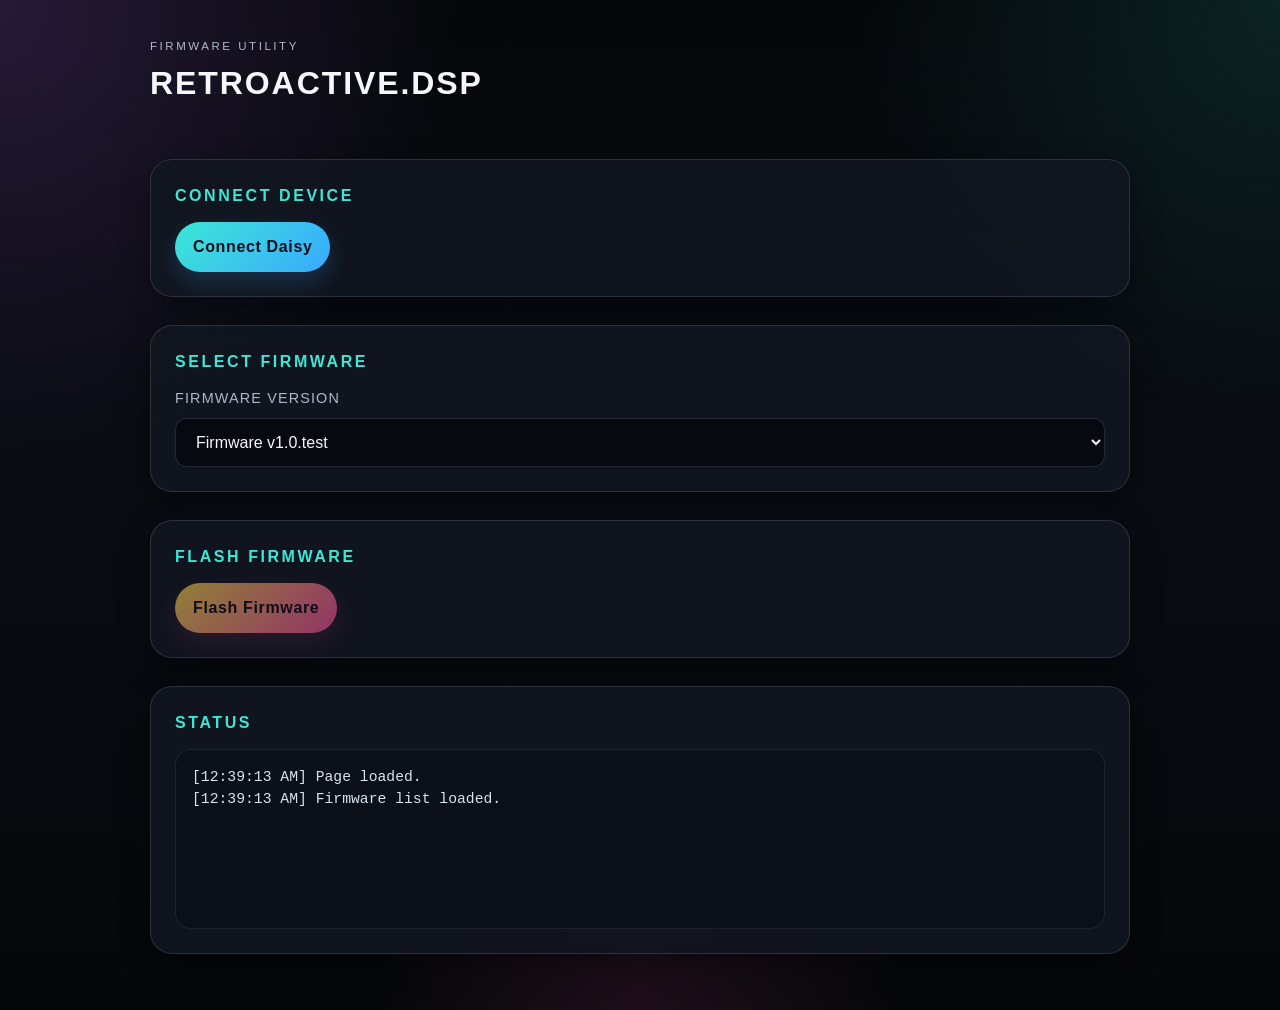
==== index.html @ 71126c99 "Reorganize RetroactiveDSP web assets and firmware files" ====
<!DOCTYPE html>
<link rel="icon" href="./img/Retroactive_R_Logo.png"></link>
<html lang="en">
<head>
    <meta charset="UTF-8">
    <title>Retroactive DSP Firmware Updater</title>
    <link rel="stylesheet" href="css/chatstyle.css">
</head>
<body>

<div class="page">

    <header class="site-header">
        <div class="brand">
            <div class="brand-kicker">Firmware Utility</div>
            <h1 class="brand-title">Retroactive.DSP</h1>
        </div>
    </header>

    <section class="section">
        <h2 class="section-title">Connect Device</h2>
        <button id="connectBtn" class="button-primary">
            Connect Daisy
        </button>
    </section>

    <section class="section">
        <h2 class="section-title">Select Firmware</h2>
        <label for="firmwareSelect">Firmware Version</label>
        <select id="firmwareSelect">
            <option>Loading firmware...</option>
        </select>
    </section>

    <section class="section">
        <h2 class="section-title">Flash Firmware</h2>
        <button id="flashBtn" class="button-accent" disabled>
            Flash Firmware
        </button>
    </section>

    <section class="section">
        <h2 class="section-title">Status</h2>
        <div id="statusLog" class="log-box">
            Ready.
        </div>
    </section>

</div>

<script src="dfu/dfu.js"></script>
<script src="dfu/dfuse.js"></script>
<script src="dfu/FileSaver.js"></script>
<script type="module" src="js/app.js"></script>

</body>
</html>
---- css/chatstyle.css ----
:root {
  --bg: #07090d;
  --bg-elevated: #0e1118;
  --panel: rgba(18, 22, 32, 0.92);
  --panel-2: rgba(12, 16, 24, 0.96);
  --text: #f5f7fb;
  --text-muted: #aeb8c7;
  --border: rgba(255, 255, 255, 0.12);

  --accent-blue: #39a9ff;
  --accent-cyan: #3de7d6;
  --accent-purple: #bb6dff;
  --accent-pink: #ff4fa3;
  --accent-yellow: #ffd84d;
  --accent-green: #47d98b;

  --shadow-soft: 0 10px 30px rgba(0, 0, 0, 0.35);
  --shadow-glow: 0 0 0 1px rgba(61, 231, 214, 0.14),
                 0 0 24px rgba(57, 169, 255, 0.16);
  --radius: 18px;
  --radius-sm: 12px;
  --max-width: 980px;
}

* {
  box-sizing: border-box;
}

html {
  scroll-behavior: smooth;
}

body {
  margin: 0;
  min-height: 100vh;
  font-family: Arial, Helvetica, sans-serif;
  color: var(--text);
  background:
    radial-gradient(circle at top left, rgba(187, 109, 255, 0.18), transparent 28%),
    radial-gradient(circle at top right, rgba(61, 231, 214, 0.12), transparent 26%),
    radial-gradient(circle at bottom center, rgba(255, 79, 163, 0.10), transparent 22%),
    linear-gradient(180deg, #05070a 0%, #090c12 45%, #05070a 100%);
  line-height: 1.5;
}

a {
  color: var(--accent-cyan);
  text-decoration: none;
}

a:hover {
  color: var(--accent-blue);
}

img {
  max-width: 100%;
  display: block;
}

.page {
  width: min(calc(100% - 32px), var(--max-width));
  margin: 0 auto;
  padding: 24px 0 56px;
}

/* Header */
.site-header {
  display: flex;
  align-items: center;
  justify-content: space-between;
  gap: 16px;
  padding: 14px 0 24px;
}

.brand {
  display: flex;
  flex-direction: column;
  gap: 4px;
}

.brand-kicker {
  font-size: 0.72rem;
  letter-spacing: 0.22em;
  text-transform: uppercase;
  color: var(--text-muted);
}

.brand-title {
  margin: 0;
  font-size: clamp(1.6rem, 2.5vw, 2.4rem);
  letter-spacing: 0.06em;
  text-transform: uppercase;
}

.header-nav {
  display: flex;
  flex-wrap: wrap;
  gap: 10px;
}

.nav-link {
  padding: 8px 12px;
  border-radius: 999px;
  border: 1px solid transparent;
  color: var(--text-muted);
  transition: 0.2s ease;
}

.nav-link:hover {
  border-color: var(--border);
  background: rgba(255, 255, 255, 0.04);
  color: var(--text);
}

/* Hero */
.hero {
  position: relative;
  overflow: hidden;
  border: 1px solid var(--border);
  border-radius: 28px;
  background:
    linear-gradient(135deg, rgba(255, 79, 163, 0.10), rgba(57, 169, 255, 0.08)),
    linear-gradient(180deg, rgba(17, 20, 29, 0.96), rgba(9, 12, 18, 0.98));
  box-shadow: var(--shadow-soft);
  padding: clamp(28px, 5vw, 52px);
}

.hero::before {
  content: "";
  position: absolute;
  inset: -2px;
  pointer-events: none;
  border-radius: inherit;
  background:
    linear-gradient(120deg,
      rgba(61, 231, 214, 0.25),
      rgba(57, 169, 255, 0.10),
      rgba(255, 79, 163, 0.20),
      rgba(255, 216, 77, 0.14));
  mask: linear-gradient(#fff 0 0) content-box, linear-gradient(#fff 0 0);
  -webkit-mask: linear-gradient(#fff 0 0) content-box, linear-gradient(#fff 0 0);
  padding: 1px;
  -webkit-mask-composite: xor;
  mask-composite: exclude;
}

.hero-grid {
  display: grid;
  grid-template-columns: 1.4fr 0.9fr;
  gap: 28px;
  align-items: center;
}

.hero-copy h1 {
  margin: 0 0 12px;
  font-size: clamp(2rem, 5vw, 4rem);
  line-height: 0.98;
  text-transform: uppercase;
  letter-spacing: 0.04em;
}

.hero-copy p {
  margin: 0 0 18px;
  max-width: 52ch;
  color: var(--text-muted);
  font-size: 1rem;
}

.hero-badges {
  display: flex;
  flex-wrap: wrap;
  gap: 10px;
}

.badge {
  display: inline-flex;
  align-items: center;
  gap: 8px;
  padding: 9px 14px;
  border-radius: 999px;
  border: 1px solid rgba(255, 255, 255, 0.1);
  background: rgba(255, 255, 255, 0.04);
  color: var(--text);
  font-size: 0.92rem;
}

.badge-dot {
  width: 9px;
  height: 9px;
  border-radius: 50%;
  background: var(--accent-cyan);
  box-shadow: 0 0 12px rgba(61, 231, 214, 0.65);
}

.hero-card {
  border-radius: 20px;
  border: 1px solid rgba(255, 255, 255, 0.08);
  background:
    linear-gradient(180deg, rgba(19, 24, 34, 0.94), rgba(11, 15, 22, 0.96));
  box-shadow: var(--shadow-glow);
  padding: 20px;
}

.hero-card h2 {
  margin: 0 0 8px;
  font-size: 1rem;
  text-transform: uppercase;
  letter-spacing: 0.12em;
  color: var(--accent-yellow);
}

.hero-card p {
  margin: 0;
  color: var(--text-muted);
  font-size: 0.95rem;
}

/* Sections */
.section {
  margin-top: 28px;
  border-radius: 22px;
  border: 1px solid var(--border);
  background: var(--panel);
  box-shadow: var(--shadow-soft);
  padding: 24px;
}

.section-title {
  margin: 0 0 14px;
  font-size: 1rem;
  letter-spacing: 0.16em;
  text-transform: uppercase;
  color: var(--accent-cyan);
}

.section-subtitle {
  margin: -2px 0 18px;
  color: var(--text-muted);
  font-size: 0.96rem;
}

/* Form controls */
label {
  display: block;
  margin-bottom: 8px;
  font-size: 0.9rem;
  color: var(--text-muted);
  text-transform: uppercase;
  letter-spacing: 0.08em;
}

select,
button,
input {
  font: inherit;
}

select,
input[type="text"] {
  width: 100%;
  padding: 14px 16px;
  border-radius: var(--radius-sm);
  border: 1px solid rgba(255, 255, 255, 0.12);
  background: rgba(7, 10, 16, 0.95);
  color: var(--text);
  outline: none;
  transition: border-color 0.2s ease, box-shadow 0.2s ease;
}

select:focus,
input[type="text"]:focus {
  border-color: rgba(61, 231, 214, 0.5);
  box-shadow: 0 0 0 3px rgba(61, 231, 214, 0.12);
}

/* Buttons */
.button-row {
  display: flex;
  flex-wrap: wrap;
  gap: 12px;
}

button {
  appearance: none;
  border: 0;
  border-radius: 999px;
  padding: 13px 18px;
  cursor: pointer;
  font-weight: 700;
  letter-spacing: 0.04em;
  transition: transform 0.15s ease, box-shadow 0.2s ease, opacity 0.2s ease;
}

button:hover {
  transform: translateY(-1px);
}

button:disabled {
  cursor: not-allowed;
  opacity: 0.55;
  transform: none;
}

.button-primary {
  color: #071018;
  background: linear-gradient(135deg, var(--accent-cyan), var(--accent-blue));
  box-shadow: 0 10px 24px rgba(57, 169, 255, 0.2);
}

.button-secondary {
  color: var(--text);
  background: linear-gradient(180deg, rgba(255,255,255,0.08), rgba(255,255,255,0.03));
  border: 1px solid rgba(255,255,255,0.1);
}

.button-accent {
  color: #0d0812;
  background: linear-gradient(135deg, var(--accent-yellow), var(--accent-pink));
  box-shadow: 0 10px 24px rgba(255, 79, 163, 0.18);
}

/* Status / logs */
.status-box,
.log-box {
  border-radius: 16px;
  border: 1px solid rgba(255, 255, 255, 0.08);
  background: var(--panel-2);
  padding: 16px;
}

.status-box {
  display: grid;
  gap: 8px;
}

.status-pill {
  display: inline-flex;
  align-items: center;
  width: fit-content;
  gap: 8px;
  padding: 7px 11px;
  border-radius: 999px;
  font-size: 0.88rem;
  background: rgba(255,255,255,0.05);
  color: var(--text-muted);
}

.status-pill.ready .badge-dot {
  background: var(--accent-green);
  box-shadow: 0 0 12px rgba(71, 217, 139, 0.55);
}

.status-pill.busy .badge-dot {
  background: var(--accent-yellow);
  box-shadow: 0 0 12px rgba(255, 216, 77, 0.55);
}

.status-pill.error .badge-dot {
  background: var(--accent-pink);
  box-shadow: 0 0 12px rgba(255, 79, 163, 0.55);
}

.log-box {
  margin-top: 14px;
  min-height: 180px;
  max-height: 340px;
  overflow: auto;
  font-family: "Courier New", Courier, monospace;
  font-size: 0.92rem;
  white-space: pre-wrap;
  color: #d8e3ef;
}

/* Info cards */
.info-grid {
  display: grid;
  grid-template-columns: repeat(3, minmax(0, 1fr));
  gap: 16px;
}

.info-card {
  border-radius: 18px;
  border: 1px solid rgba(255,255,255,0.08);
  background: linear-gradient(180deg, rgba(18,22,32,0.9), rgba(12,16,24,0.95));
  padding: 18px;
}

.info-card h3 {
  margin: 0 0 10px;
  font-size: 0.98rem;
  color: var(--accent-purple);
  text-transform: uppercase;
  letter-spacing: 0.08em;
}

.info-card p,
.info-card li {
  color: var(--text-muted);
  font-size: 0.94rem;
}

.info-card ul {
  margin: 0;
  padding-left: 18px;
}

/* Footer */
.site-footer {
  padding: 28px 0 8px;
  color: var(--text-muted);
  text-align: center;
  font-size: 0.9rem;
}

/* Responsive */
@media (max-width: 860px) {
  .hero-grid,
  .info-grid {
    grid-template-columns: 1fr;
  }

  .site-header {
    flex-direction: column;
    align-items: flex-start;
  }
}

@media (max-width: 560px) {
  .page {
    width: min(calc(100% - 20px), var(--max-width));
    padding-top: 18px;
  }

  .hero,
  .section {
    padding: 18px;
    border-radius: 20px;
  }

  .hero-copy h1 {
    line-height: 1.02;
  }

  .button-row {
    flex-direction: column;
  }

  button {
    width: 100%;
  }
}
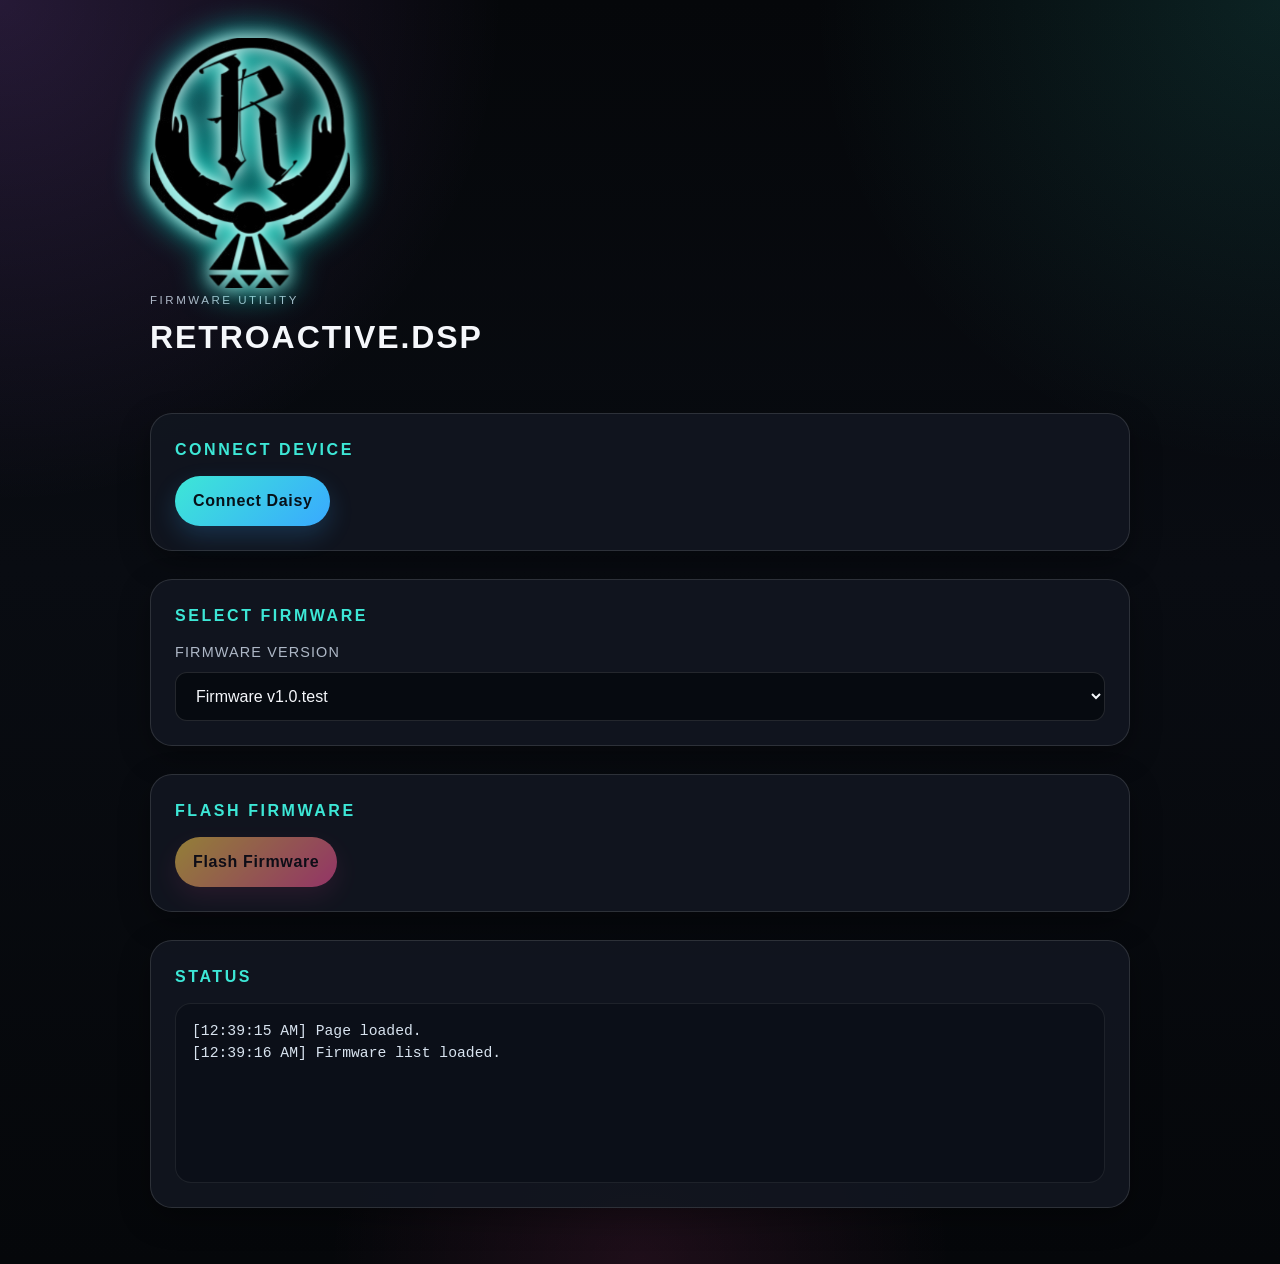
==== commit 86d9bc01: "Update UI styling and firmware manifest assets" ====
--- a/index.html
+++ b/index.html
@@ -1,5 +1,5 @@
 <!DOCTYPE html>
-<link rel="icon" href="./img/Retroactive_R_Logo.png"></link>
+<link rel="icon" href="./img/R_logo_nobackground.png"></link>
 <html lang="en">
 <head>
     <meta charset="UTF-8">
@@ -12,6 +12,7 @@
 
     <header class="site-header">
         <div class="brand">
+            <img src="img/R_logo_nobackground.png" alt="My Logo" class="logo">
             <div class="brand-kicker">Firmware Utility</div>
             <h1 class="brand-title">Retroactive.DSP</h1>
         </div>
--- a/css/chatstyle.css
+++ b/css/chatstyle.css
@@ -70,6 +70,15 @@
   justify-content: space-between;
   gap: 16px;
   padding: 14px 0 24px;
+}
+
+.logo {
+  max-width: 200px; /* control size */
+  height: 250px;
+
+  /* Glow effect */
+  filter: drop-shadow(0 0 8px #ffffff)
+          drop-shadow(0 0 16px #00ffe5);
 }
 
 .brand {
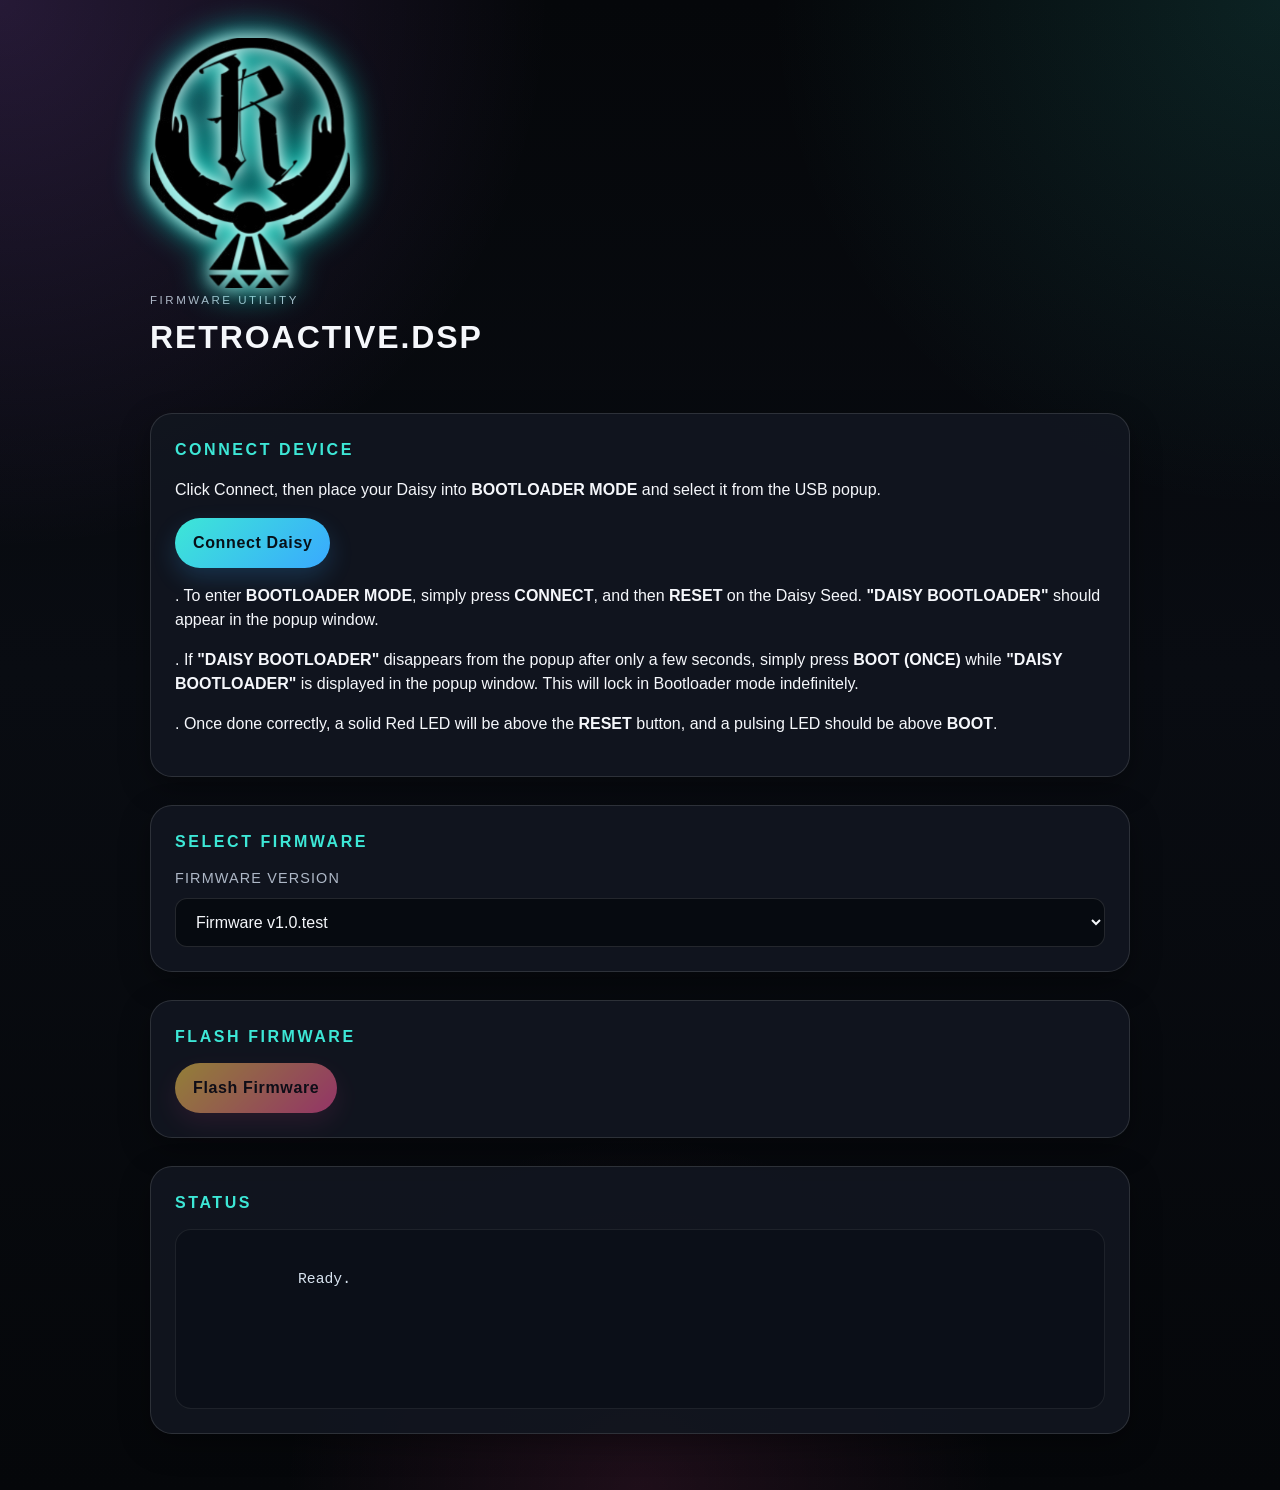
==== commit 76c51b59: "restored CONNECT instructions" ====
--- a/index.html
+++ b/index.html
@@ -20,9 +20,25 @@
 
     <section class="section">
         <h2 class="section-title">Connect Device</h2>
+        <p>
+            Click Connect, then place your Daisy into <strong>BOOTLOADER MODE</strong> and select it from the USB popup.
+        </p>
         <button id="connectBtn" class="button-primary">
             Connect Daisy
         </button>
+        <p>
+            . To enter <strong>BOOTLOADER MODE</strong>, simply press <strong>CONNECT</strong>, and then
+            <strong>RESET</strong> on the Daisy Seed. <strong>"DAISY BOOTLOADER"</strong> should appear in the popup window.
+        </p>
+        <p>
+            . If <strong>"DAISY BOOTLOADER"</strong> disappears from the popup after only a few seconds, simply press
+            <strong>BOOT (ONCE)</strong> while <strong>"DAISY BOOTLOADER"</strong> is displayed in the popup window.
+            This will lock in Bootloader mode indefinitely.
+        </p>
+        <p>
+            . Once done correctly, a solid Red LED will be above the <strong>RESET</strong> button, and a pulsing
+            LED should be above <strong>BOOT</strong>.
+        </p>
     </section>
 
     <section class="section">
@@ -55,4 +71,4 @@
 <script type="module" src="js/app.js"></script>
 
 </body>
-</html>+</html>
--- a/css/chatstyle.css
+++ b/css/chatstyle.css
@@ -79,6 +79,57 @@
   /* Glow effect */
   filter: drop-shadow(0 0 8px #ffffff)
           drop-shadow(0 0 16px #00ffe5);
+}
+
+.status-wrap {
+  margin-top: 10px;
+}
+
+.status-bar-outer {
+  width: 100%;
+  height: 18px;
+  background: rgba(255,255,255,0.08);
+  border: 1px solid rgba(255,255,255,0.15);
+  border-radius: 999px;
+  overflow: hidden;
+  box-shadow: inset 0 0 8px rgba(0,0,0,0.35);
+}
+
+.status-bar-inner {
+  width: 0%;
+  height: 100%;
+  border-radius: 999px;
+  transition: width 0.25s ease;
+  background: linear-gradient(90deg, #00d2ff, #7cf7ff);
+  box-shadow: 0 0 12px rgba(0, 210, 255, 0.65);
+}
+
+.status-message {
+  margin-top: 14px;
+  min-height: 28px;
+  font-size: 16px;
+  line-height: 1.4;
+}
+
+.status-message.success {
+  color: #4cff88;
+  font-weight: 700;
+  text-shadow: 0 0 8px rgba(76, 255, 136, 0.45);
+}
+
+.status-message.error {
+  color: #ff5a5a;
+  font-weight: 700;
+  text-shadow: 0 0 8px rgba(255, 90, 90, 0.35);
+}
+
+.status-message.idle {
+  color: rgba(255,255,255,0.75);
+}
+
+.button-primary {
+  display: inline-block;
+  text-decoration: none;
 }
 
 .brand {
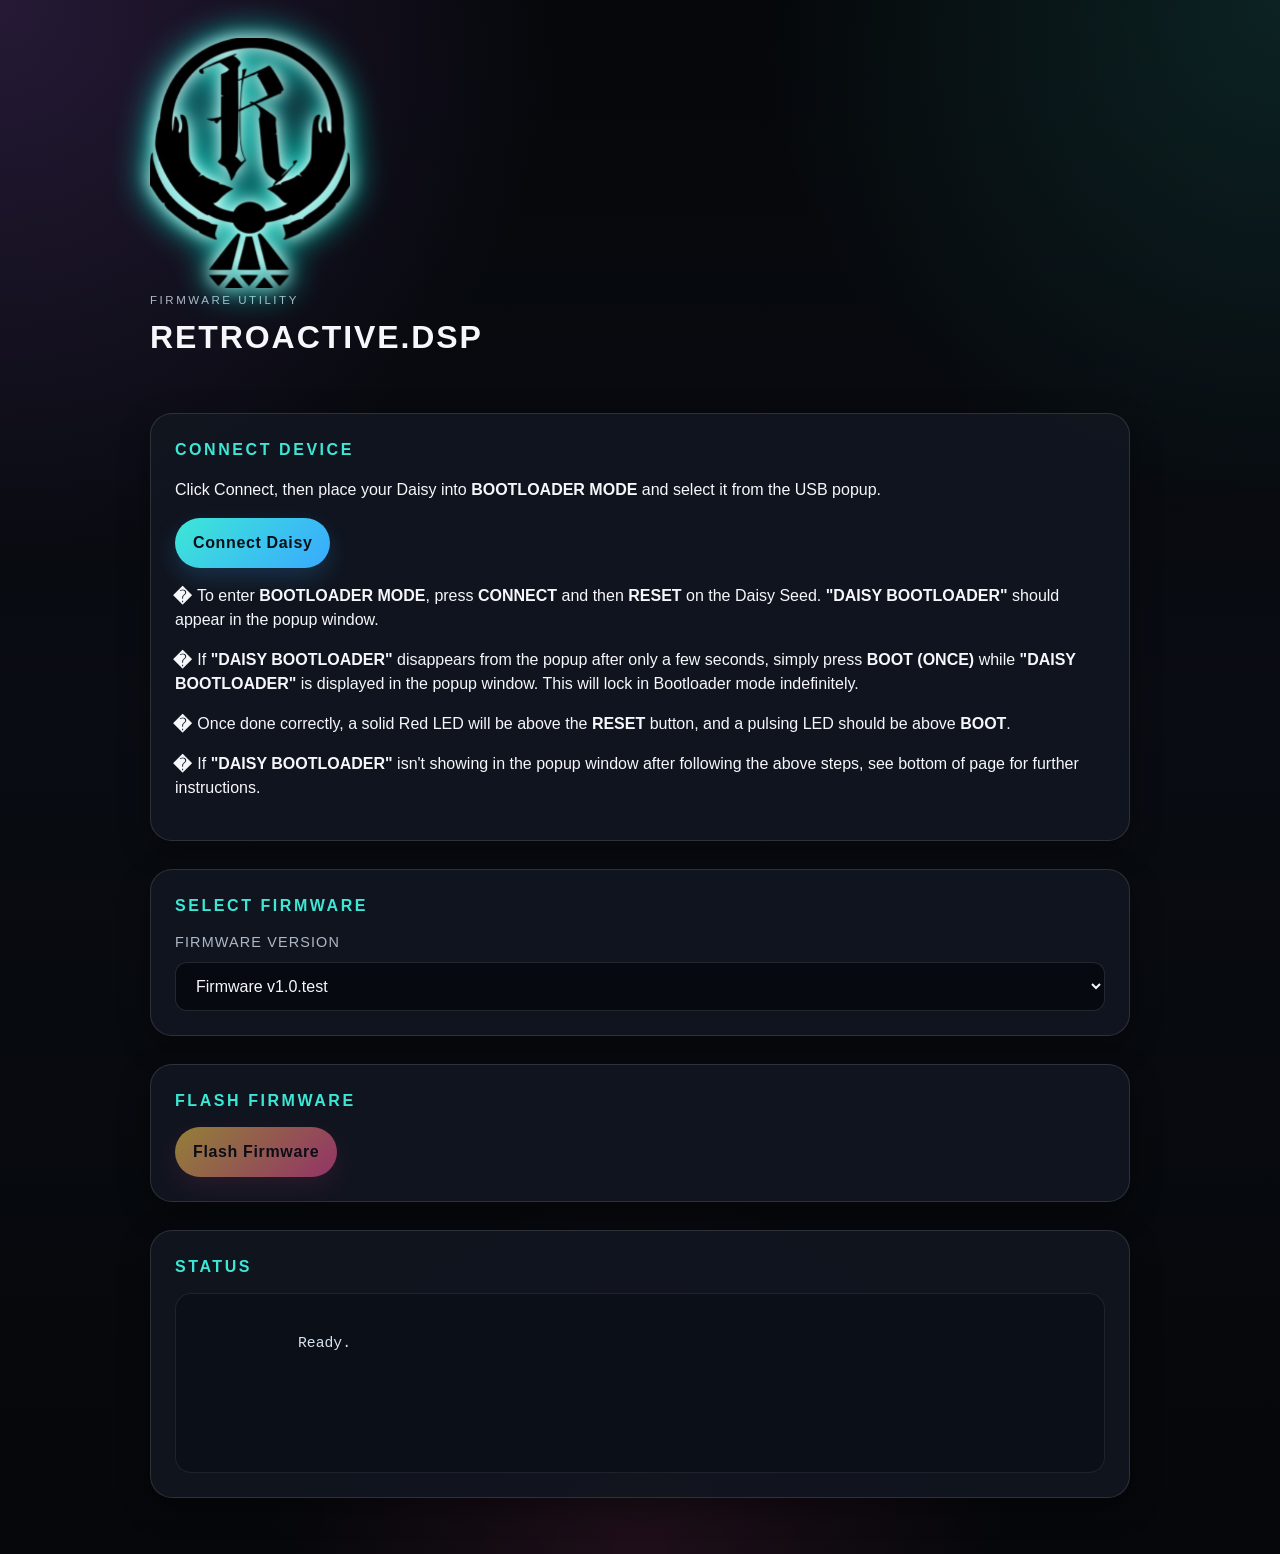
==== commit 2851ffe4: "connect button instruction + bullet points" ====
--- a/index.html
+++ b/index.html
@@ -27,17 +27,21 @@
             Connect Daisy
         </button>
         <p>
-            . To enter <strong>BOOTLOADER MODE</strong>, simply press <strong>CONNECT</strong>, and then
+            <span class="instruction-dot">�</span> To enter <strong>BOOTLOADER MODE</strong>, press <strong>CONNECT</strong> and then
             <strong>RESET</strong> on the Daisy Seed. <strong>"DAISY BOOTLOADER"</strong> should appear in the popup window.
         </p>
         <p>
-            . If <strong>"DAISY BOOTLOADER"</strong> disappears from the popup after only a few seconds, simply press
+            <span class="instruction-dot">�</span> If <strong>"DAISY BOOTLOADER"</strong> disappears from the popup after only a few seconds, simply press
             <strong>BOOT (ONCE)</strong> while <strong>"DAISY BOOTLOADER"</strong> is displayed in the popup window.
             This will lock in Bootloader mode indefinitely.
         </p>
         <p>
-            . Once done correctly, a solid Red LED will be above the <strong>RESET</strong> button, and a pulsing
+            <span class="instruction-dot">�</span> Once done correctly, a solid Red LED will be above the <strong>RESET</strong> button, and a pulsing
             LED should be above <strong>BOOT</strong>.
+        </p>
+        <p>
+            <span class="instruction-dot">�</span> If <strong>"DAISY BOOTLOADER"</strong> isn't showing in the popup window after following the above steps,
+            see bottom of page for further instructions.
         </p>
     </section>
 
--- a/css/chatstyle.css
+++ b/css/chatstyle.css
@@ -299,6 +299,18 @@
   font-size: 0.96rem;
 }
 
+.instruction-dot {
+  display: inline-flex;
+  align-items: center;
+  justify-content: center;
+  width: 0.75em;
+  font-size: 1.15em;
+  font-weight: 900;
+  line-height: 1em;
+  vertical-align: middle;
+  margin-right: 0.22em;
+}
+
 /* Form controls */
 label {
   display: block;
@@ -508,4 +520,4 @@
   button {
     width: 100%;
   }
-}+}
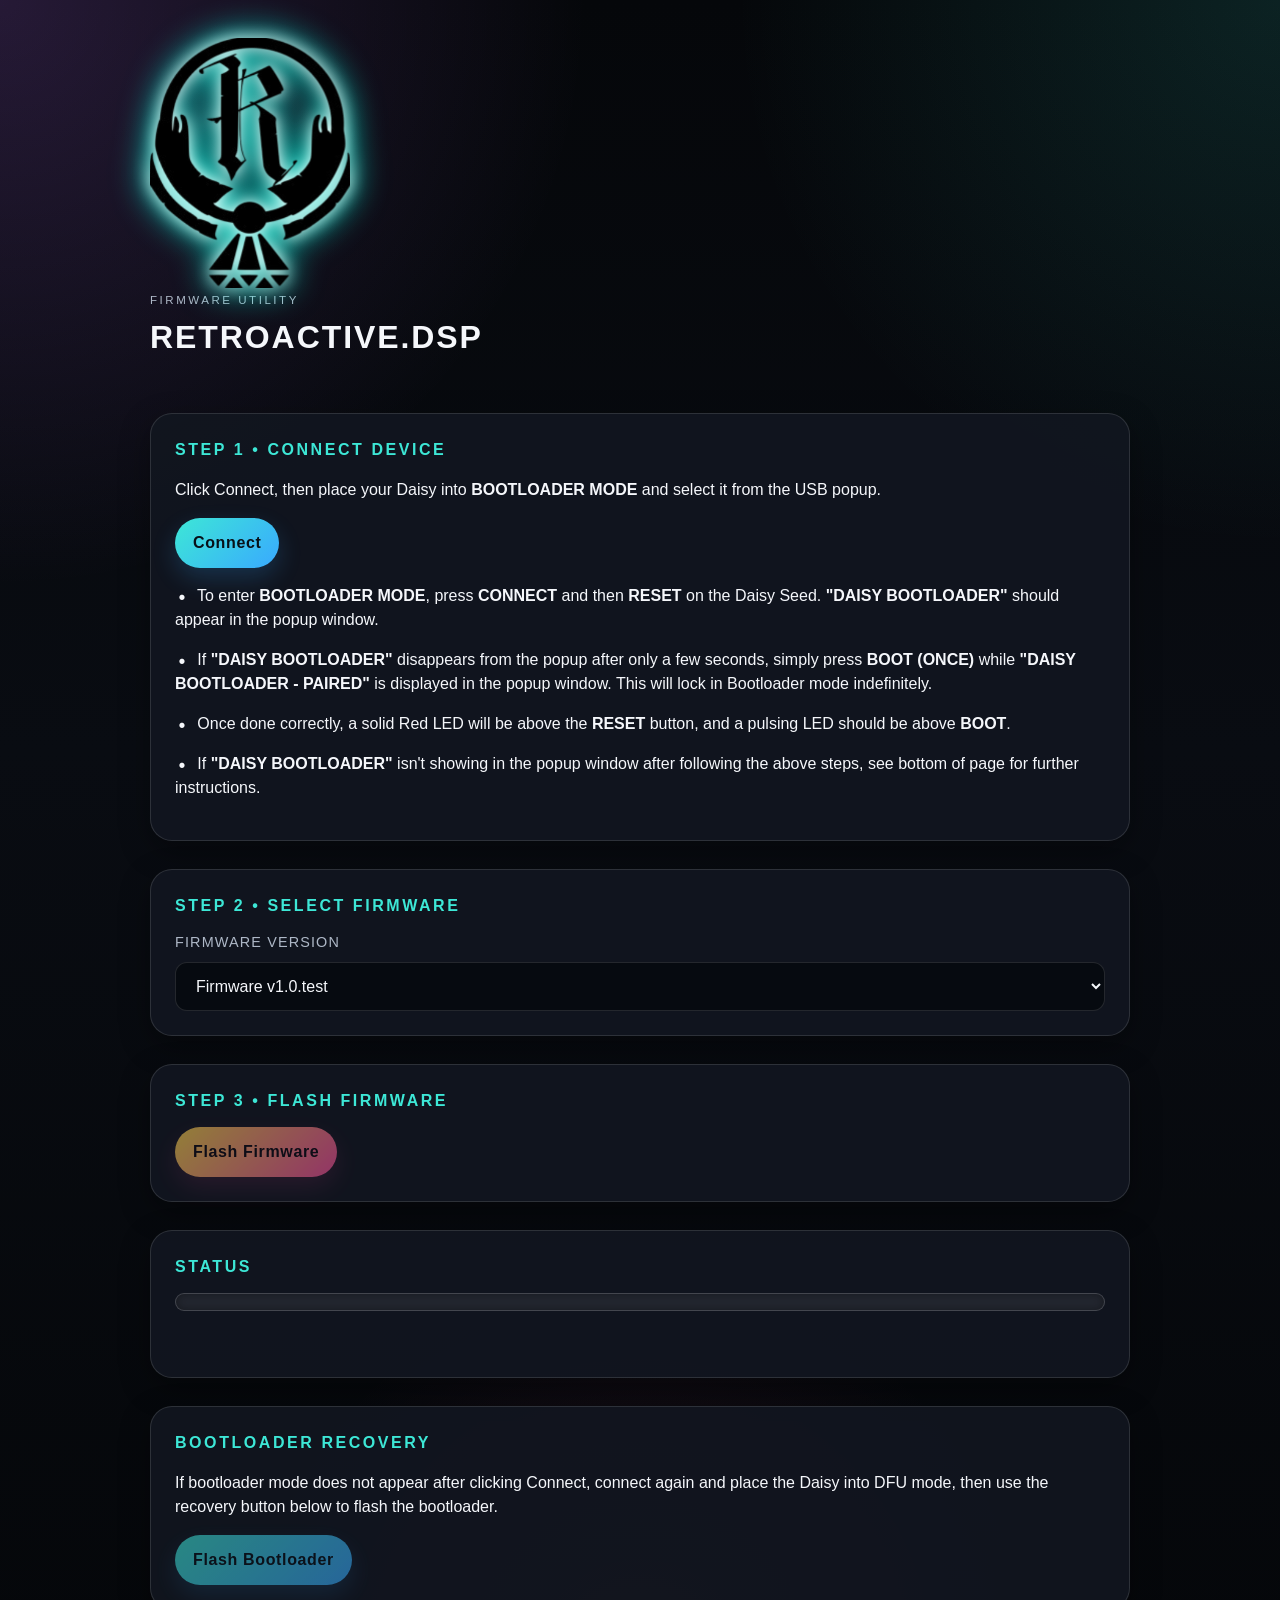
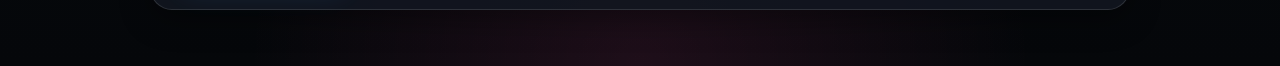
==== commit 462a96b9: "connect button logic / wording finished" ====
--- a/index.html
+++ b/index.html
@@ -1,10 +1,58 @@
 <!DOCTYPE html>
-<link rel="icon" href="./img/R_logo_nobackground.png"></link>
 <html lang="en">
 <head>
     <meta charset="UTF-8">
     <title>Retroactive DSP Firmware Updater</title>
+    <link rel="icon" href="./img/R_logo_nobackground.png">
     <link rel="stylesheet" href="css/chatstyle.css">
+
+    <style>
+        .status-wrap {
+            margin-top: 10px;
+        }
+
+        .status-bar-outer {
+            width: 100%;
+            height: 18px;
+            background: rgba(255, 255, 255, 0.08);
+            border: 1px solid rgba(255, 255, 255, 0.15);
+            border-radius: 999px;
+            overflow: hidden;
+            box-shadow: inset 0 0 8px rgba(0, 0, 0, 0.35);
+        }
+
+        .status-bar-inner {
+            width: 0%;
+            height: 100%;
+            border-radius: 999px;
+            transition: width 0.25s ease;
+            background: linear-gradient(90deg, #00d2ff, #7cf7ff);
+            box-shadow: 0 0 12px rgba(0, 210, 255, 0.65);
+        }
+
+        .status-message {
+            margin-top: 14px;
+            min-height: 28px;
+            font-size: 16px;
+            line-height: 1.4;
+        }
+
+        .status-message.success {
+            color: #4cff88;
+            font-weight: 700;
+            text-shadow: 0 0 8px rgba(76, 255, 136, 0.45);
+        }
+
+        .status-message.error {
+            color: #ff5a5a;
+            font-weight: 700;
+            text-shadow: 0 0 8px rgba(255, 90, 90, 0.35);
+        }
+
+        .status-message.idle {
+            color: rgba(255, 255, 255, 0.75);
+        }
+    </style>
 </head>
 <body>
 
@@ -19,34 +67,34 @@
     </header>
 
     <section class="section">
-        <h2 class="section-title">Connect Device</h2>
+        <h2 class="section-title">Step 1 • Connect Device</h2>
         <p>
             Click Connect, then place your Daisy into <strong>BOOTLOADER MODE</strong> and select it from the USB popup.
         </p>
         <button id="connectBtn" class="button-primary">
-            Connect Daisy
+            Connect
         </button>
         <p>
-            <span class="instruction-dot">�</span> To enter <strong>BOOTLOADER MODE</strong>, press <strong>CONNECT</strong> and then
+            <span class="instruction-dot">•</span> To enter <strong>BOOTLOADER MODE</strong>, press <strong>CONNECT</strong> and then
             <strong>RESET</strong> on the Daisy Seed. <strong>"DAISY BOOTLOADER"</strong> should appear in the popup window.
         </p>
         <p>
-            <span class="instruction-dot">�</span> If <strong>"DAISY BOOTLOADER"</strong> disappears from the popup after only a few seconds, simply press
-            <strong>BOOT (ONCE)</strong> while <strong>"DAISY BOOTLOADER"</strong> is displayed in the popup window.
+            <span class="instruction-dot">•</span> If <strong>"DAISY BOOTLOADER"</strong> disappears from the popup after only a few seconds, simply press
+            <strong>BOOT (ONCE)</strong> while <strong>"DAISY BOOTLOADER - PAIRED"</strong> is displayed in the popup window.
             This will lock in Bootloader mode indefinitely.
         </p>
         <p>
-            <span class="instruction-dot">�</span> Once done correctly, a solid Red LED will be above the <strong>RESET</strong> button, and a pulsing
+            <span class="instruction-dot">•</span> Once done correctly, a solid Red LED will be above the <strong>RESET</strong> button, and a pulsing
             LED should be above <strong>BOOT</strong>.
         </p>
         <p>
-            <span class="instruction-dot">�</span> If <strong>"DAISY BOOTLOADER"</strong> isn't showing in the popup window after following the above steps,
+            <span class="instruction-dot">•</span> If <strong>"DAISY BOOTLOADER"</strong> isn't showing in the popup window after following the above steps,
             see bottom of page for further instructions.
         </p>
     </section>
 
     <section class="section">
-        <h2 class="section-title">Select Firmware</h2>
+        <h2 class="section-title">Step 2 • Select Firmware</h2>
         <label for="firmwareSelect">Firmware Version</label>
         <select id="firmwareSelect">
             <option>Loading firmware...</option>
@@ -54,7 +102,7 @@
     </section>
 
     <section class="section">
-        <h2 class="section-title">Flash Firmware</h2>
+        <h2 class="section-title">Step 3 • Flash Firmware</h2>
         <button id="flashBtn" class="button-accent" disabled>
             Flash Firmware
         </button>
@@ -62,9 +110,23 @@
 
     <section class="section">
         <h2 class="section-title">Status</h2>
-        <div id="statusLog" class="log-box">
-            Ready.
+        <div class="status-wrap">
+            <div class="status-bar-outer">
+                <div id="statusBar" class="status-bar-inner"></div>
+            </div>
+            <div id="statusMessage" class="status-message idle"></div>
         </div>
+    </section>
+
+    <section class="section">
+        <h2 class="section-title">Bootloader Recovery</h2>
+        <p>
+            If bootloader mode does not appear after clicking Connect, connect again and place the Daisy
+            into DFU mode, then use the recovery button below to flash the bootloader.
+        </p>
+        <button id="flashBootloaderBtn" class="button-primary" disabled>
+            Flash Bootloader
+        </button>
     </section>
 
 </div>
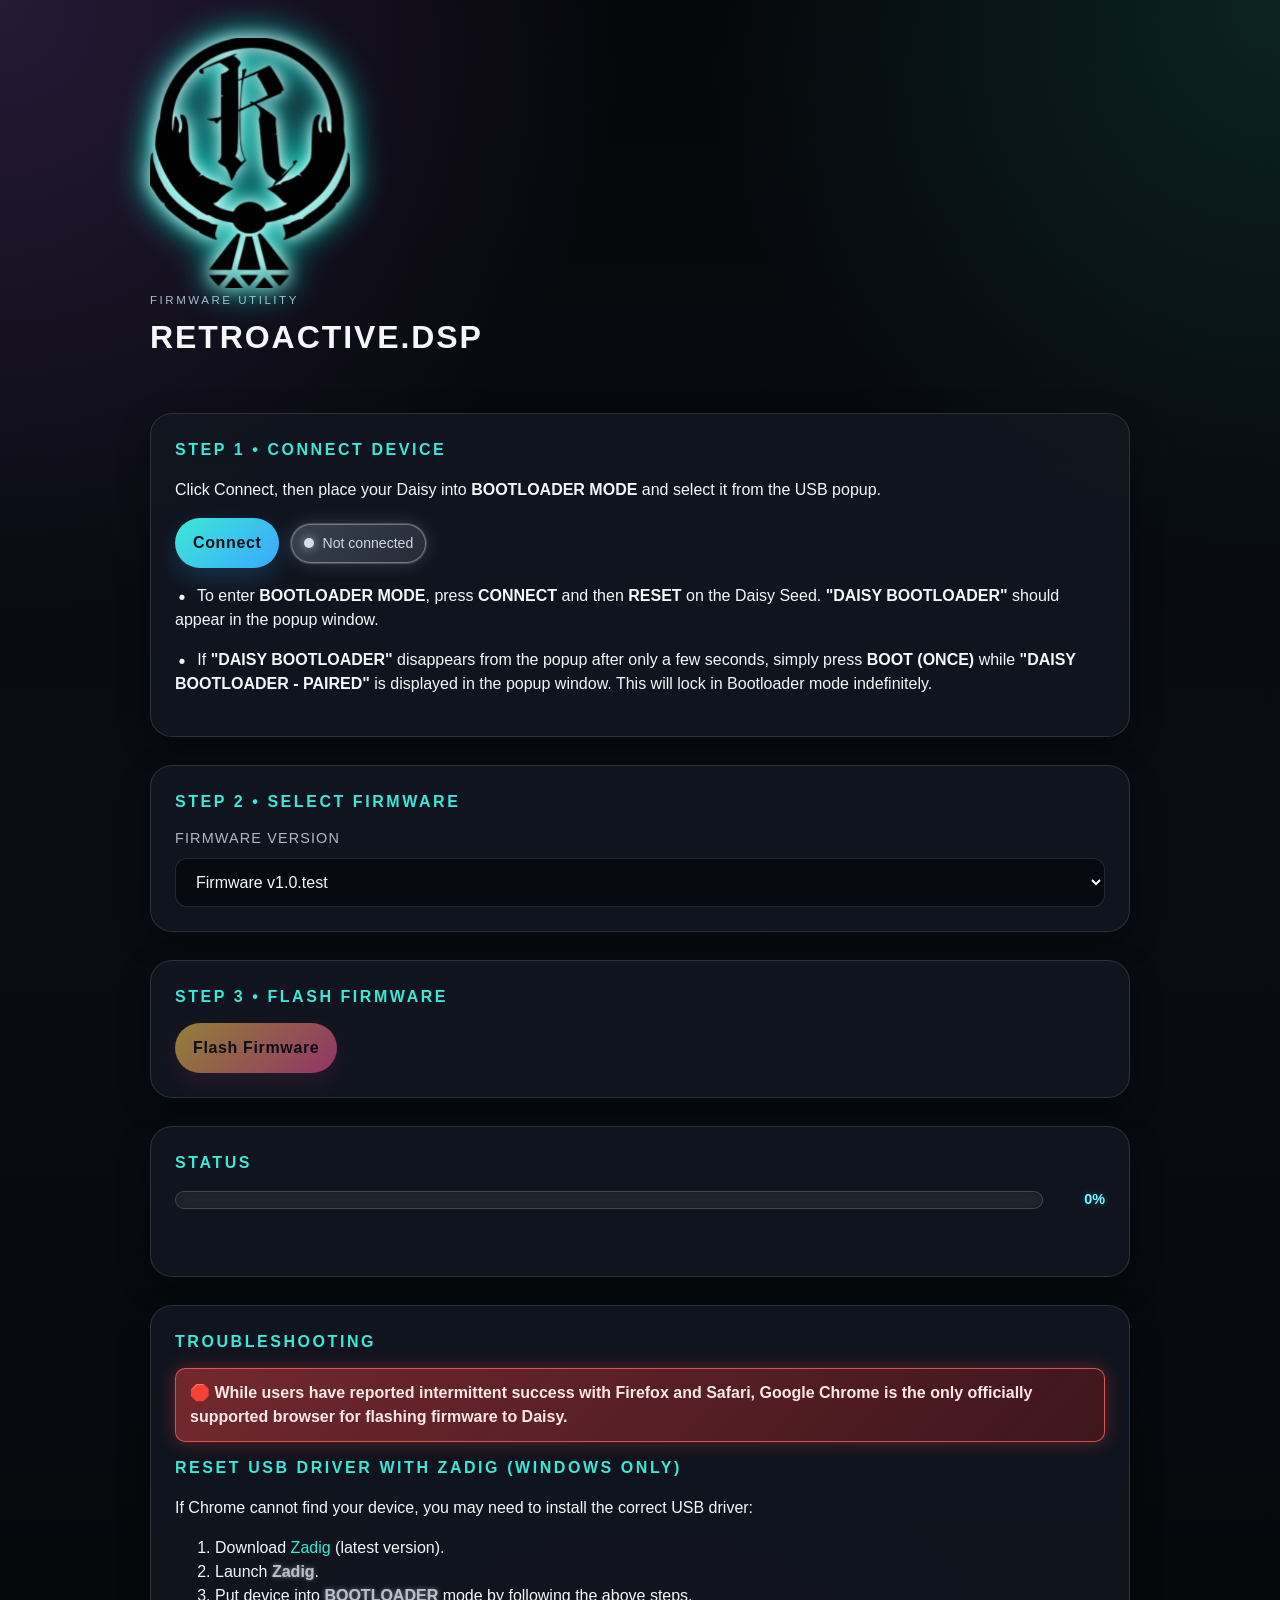
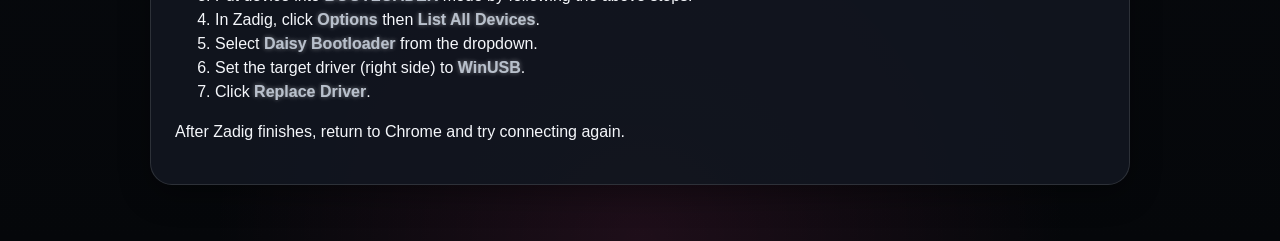
==== commit 58cf8610: "4/27 fully working web programmer via usb c" ====
--- a/index.html
+++ b/index.html
@@ -71,9 +71,15 @@
         <p>
             Click Connect, then place your Daisy into <strong>BOOTLOADER MODE</strong> and select it from the USB popup.
         </p>
-        <button id="connectBtn" class="button-primary">
-            Connect
-        </button>
+        <div class="connect-row">
+            <button id="connectBtn" class="button-primary">
+                Connect
+            </button>
+            <span id="connectionStatus" class="status-pill disconnected">
+                <span class="badge-dot"></span>
+                <span class="connection-label">Not connected</span>
+            </span>
+        </div>
         <p>
             <span class="instruction-dot">•</span> To enter <strong>BOOTLOADER MODE</strong>, press <strong>CONNECT</strong> and then
             <strong>RESET</strong> on the Daisy Seed. <strong>"DAISY BOOTLOADER"</strong> should appear in the popup window.
@@ -82,14 +88,6 @@
             <span class="instruction-dot">•</span> If <strong>"DAISY BOOTLOADER"</strong> disappears from the popup after only a few seconds, simply press
             <strong>BOOT (ONCE)</strong> while <strong>"DAISY BOOTLOADER - PAIRED"</strong> is displayed in the popup window.
             This will lock in Bootloader mode indefinitely.
-        </p>
-        <p>
-            <span class="instruction-dot">•</span> Once done correctly, a solid Red LED will be above the <strong>RESET</strong> button, and a pulsing
-            LED should be above <strong>BOOT</strong>.
-        </p>
-        <p>
-            <span class="instruction-dot">•</span> If <strong>"DAISY BOOTLOADER"</strong> isn't showing in the popup window after following the above steps,
-            see bottom of page for further instructions.
         </p>
     </section>
 
@@ -111,22 +109,37 @@
     <section class="section">
         <h2 class="section-title">Status</h2>
         <div class="status-wrap">
-            <div class="status-bar-outer">
-                <div id="statusBar" class="status-bar-inner"></div>
+            <div class="status-bar-row">
+                <div class="status-bar-outer">
+                    <div id="statusBar" class="status-bar-inner"></div>
+                </div>
+                <div id="statusPercent" class="status-percent">0%</div>
             </div>
             <div id="statusMessage" class="status-message idle"></div>
         </div>
     </section>
 
-    <section class="section">
-        <h2 class="section-title">Bootloader Recovery</h2>
+    <section class="section troubleshooting-section">
+        <h2 class="section-title">Troubleshooting</h2>
+        <div class="browser-support-note">
+            🛑 While users have reported intermittent success with Firefox and Safari, Google Chrome is the only officially supported browser for flashing firmware to Daisy.
+        </div>
+        <h3 class="section-title">Reset USB Driver with Zadig (Windows Only)</h3>
         <p>
-            If bootloader mode does not appear after clicking Connect, connect again and place the Daisy
-            into DFU mode, then use the recovery button below to flash the bootloader.
+            If Chrome cannot find your device, you may need to install the correct USB driver:
         </p>
-        <button id="flashBootloaderBtn" class="button-primary" disabled>
-            Flash Bootloader
-        </button>
+        <ol>
+            <li>Download <a href="https://zadig.akeo.ie/" target="_blank" rel="noopener noreferrer">Zadig</a> (latest version).</li>
+            <li>Launch <strong>Zadig</strong>.</li>
+            <li>Put device into <strong>BOOTLOADER</strong> mode by following the above steps.</li>
+            <li>In Zadig, click <strong>Options</strong> then <strong>List All Devices</strong>.</li>
+            <li>Select <strong>Daisy Bootloader</strong> from the dropdown.</li>
+            <li>Set the target driver (right side) to <strong>WinUSB</strong>.</li>
+            <li>Click <strong>Replace Driver</strong>.</li>
+        </ol>
+        <p>
+            After Zadig finishes, return to Chrome and try connecting again.
+        </p>
     </section>
 
 </div>
--- a/css/chatstyle.css
+++ b/css/chatstyle.css
@@ -85,14 +85,29 @@
   margin-top: 10px;
 }
 
+.status-bar-row {
+  display: flex;
+  align-items: center;
+  gap: 10px;
+}
+
 .status-bar-outer {
-  width: 100%;
+  flex: 1 1 auto;
   height: 18px;
   background: rgba(255,255,255,0.08);
   border: 1px solid rgba(255,255,255,0.15);
   border-radius: 999px;
   overflow: hidden;
   box-shadow: inset 0 0 8px rgba(0,0,0,0.35);
+}
+
+.status-percent {
+  min-width: 52px;
+  text-align: right;
+  font-size: 0.9rem;
+  font-weight: 700;
+  color: #7cf7ff;
+  text-shadow: 0 0 8px rgba(0, 210, 255, 0.35);
 }
 
 .status-bar-inner {
@@ -127,9 +142,44 @@
   color: rgba(255,255,255,0.75);
 }
 
+.status-message.flashing {
+  font-weight: 800;
+  animation: flashProgressRainbow 1.1s linear infinite;
+}
+
+@keyframes flashProgressRainbow {
+  0% {
+    color: #fff36b;
+    text-shadow: 0 0 10px rgba(255, 243, 107, 0.65);
+  }
+  25% {
+    color: #74ffe0;
+    text-shadow: 0 0 10px rgba(116, 255, 224, 0.65);
+  }
+  50% {
+    color: #7fb2ff;
+    text-shadow: 0 0 10px rgba(127, 178, 255, 0.65);
+  }
+  75% {
+    color: #ff8ee8;
+    text-shadow: 0 0 10px rgba(255, 142, 232, 0.65);
+  }
+  100% {
+    color: #fff36b;
+    text-shadow: 0 0 10px rgba(255, 243, 107, 0.65);
+  }
+}
+
 .button-primary {
   display: inline-block;
   text-decoration: none;
+}
+
+.connect-row {
+  display: flex;
+  align-items: center;
+  gap: 12px;
+  flex-wrap: wrap;
 }
 
 .brand {
@@ -311,6 +361,25 @@
   margin-right: 0.22em;
 }
 
+.browser-support-note {
+  margin: 0 0 14px;
+  padding: 12px 14px;
+  border-radius: 10px;
+  border: 1px solid rgba(255, 96, 96, 0.78);
+  background: linear-gradient(135deg, rgba(239, 68, 68, 0.44), rgba(153, 27, 27, 0.34));
+  color: #ffe8e8;
+  font-weight: 700;
+  box-shadow: 0 0 18px rgba(239, 68, 68, 0.36);
+}
+
+.troubleshooting-section strong {
+  color: #b8c0cc;
+  -webkit-text-stroke: 0.2px rgba(255, 255, 255, 0.38);
+  text-shadow:
+    0 0 4px rgba(255, 255, 255, 0.32),
+    0 0 8px rgba(255, 255, 255, 0.15);
+}
+
 /* Form controls */
 label {
   display: block;
@@ -410,26 +479,88 @@
   align-items: center;
   width: fit-content;
   gap: 8px;
-  padding: 7px 11px;
+  padding: 8px 12px;
   border-radius: 999px;
   font-size: 0.88rem;
-  background: rgba(255,255,255,0.05);
-  color: var(--text-muted);
+  border: 1px solid rgba(255, 255, 255, 0.2);
+  background: linear-gradient(180deg, rgba(255, 255, 255, 0.07), rgba(255, 255, 255, 0.03));
+  color: var(--text-muted);
+  box-shadow: inset 0 0 0 1px rgba(255, 255, 255, 0.05);
+}
+
+.status-pill .badge-dot {
+  width: 10px;
+  height: 10px;
+  border-radius: 50%;
+}
+
+.status-pill.disconnected {
+  color: #d3d9e3;
+  border-color: rgba(168, 178, 195, 0.55);
+  background: linear-gradient(135deg, rgba(138, 151, 171, 0.34), rgba(89, 100, 119, 0.3));
+  box-shadow:
+    0 0 0 1px rgba(182, 193, 211, 0.26),
+    0 0 18px rgba(172, 182, 199, 0.24);
+}
+
+.status-pill.disconnected .badge-dot {
+  background: #d6dde9;
+  box-shadow: 0 0 10px rgba(214, 221, 233, 0.65);
+}
+
+.status-pill.ready {
+  color: #e8fff1;
+  border-color: rgba(71, 217, 139, 0.7);
+  background: linear-gradient(135deg, rgba(45, 186, 108, 0.54), rgba(16, 126, 71, 0.52));
+  box-shadow:
+    0 0 0 1px rgba(71, 217, 139, 0.34),
+    0 0 24px rgba(71, 217, 139, 0.42);
 }
 
 .status-pill.ready .badge-dot {
   background: var(--accent-green);
-  box-shadow: 0 0 12px rgba(71, 217, 139, 0.55);
+  box-shadow: 0 0 12px rgba(71, 217, 139, 0.85);
+}
+
+.status-pill.busy {
+  color: #fff7de;
+  border-color: rgba(255, 216, 77, 0.75);
+  background: linear-gradient(135deg, rgba(232, 167, 24, 0.62), rgba(158, 108, 6, 0.55));
+  box-shadow:
+    0 0 0 1px rgba(255, 216, 77, 0.34),
+    0 0 24px rgba(255, 197, 71, 0.4);
+  animation: connectionBusyPulse 1.05s ease-in-out infinite;
 }
 
 .status-pill.busy .badge-dot {
   background: var(--accent-yellow);
-  box-shadow: 0 0 12px rgba(255, 216, 77, 0.55);
+  box-shadow: 0 0 12px rgba(255, 216, 77, 0.85);
+}
+
+.status-pill.error {
+  color: #ffe9e9;
+  border-color: rgba(255, 87, 87, 0.75);
+  background: linear-gradient(135deg, rgba(222, 64, 64, 0.66), rgba(131, 19, 19, 0.6));
+  box-shadow:
+    0 0 0 1px rgba(255, 90, 90, 0.3),
+    0 0 24px rgba(255, 90, 90, 0.42);
 }
 
 .status-pill.error .badge-dot {
-  background: var(--accent-pink);
-  box-shadow: 0 0 12px rgba(255, 79, 163, 0.55);
+  background: #ff6060;
+  box-shadow: 0 0 12px rgba(255, 96, 96, 0.9);
+}
+
+@keyframes connectionBusyPulse {
+  0% {
+    filter: brightness(0.9);
+  }
+  50% {
+    filter: brightness(1.12);
+  }
+  100% {
+    filter: brightness(0.9);
+  }
 }
 
 .log-box {
